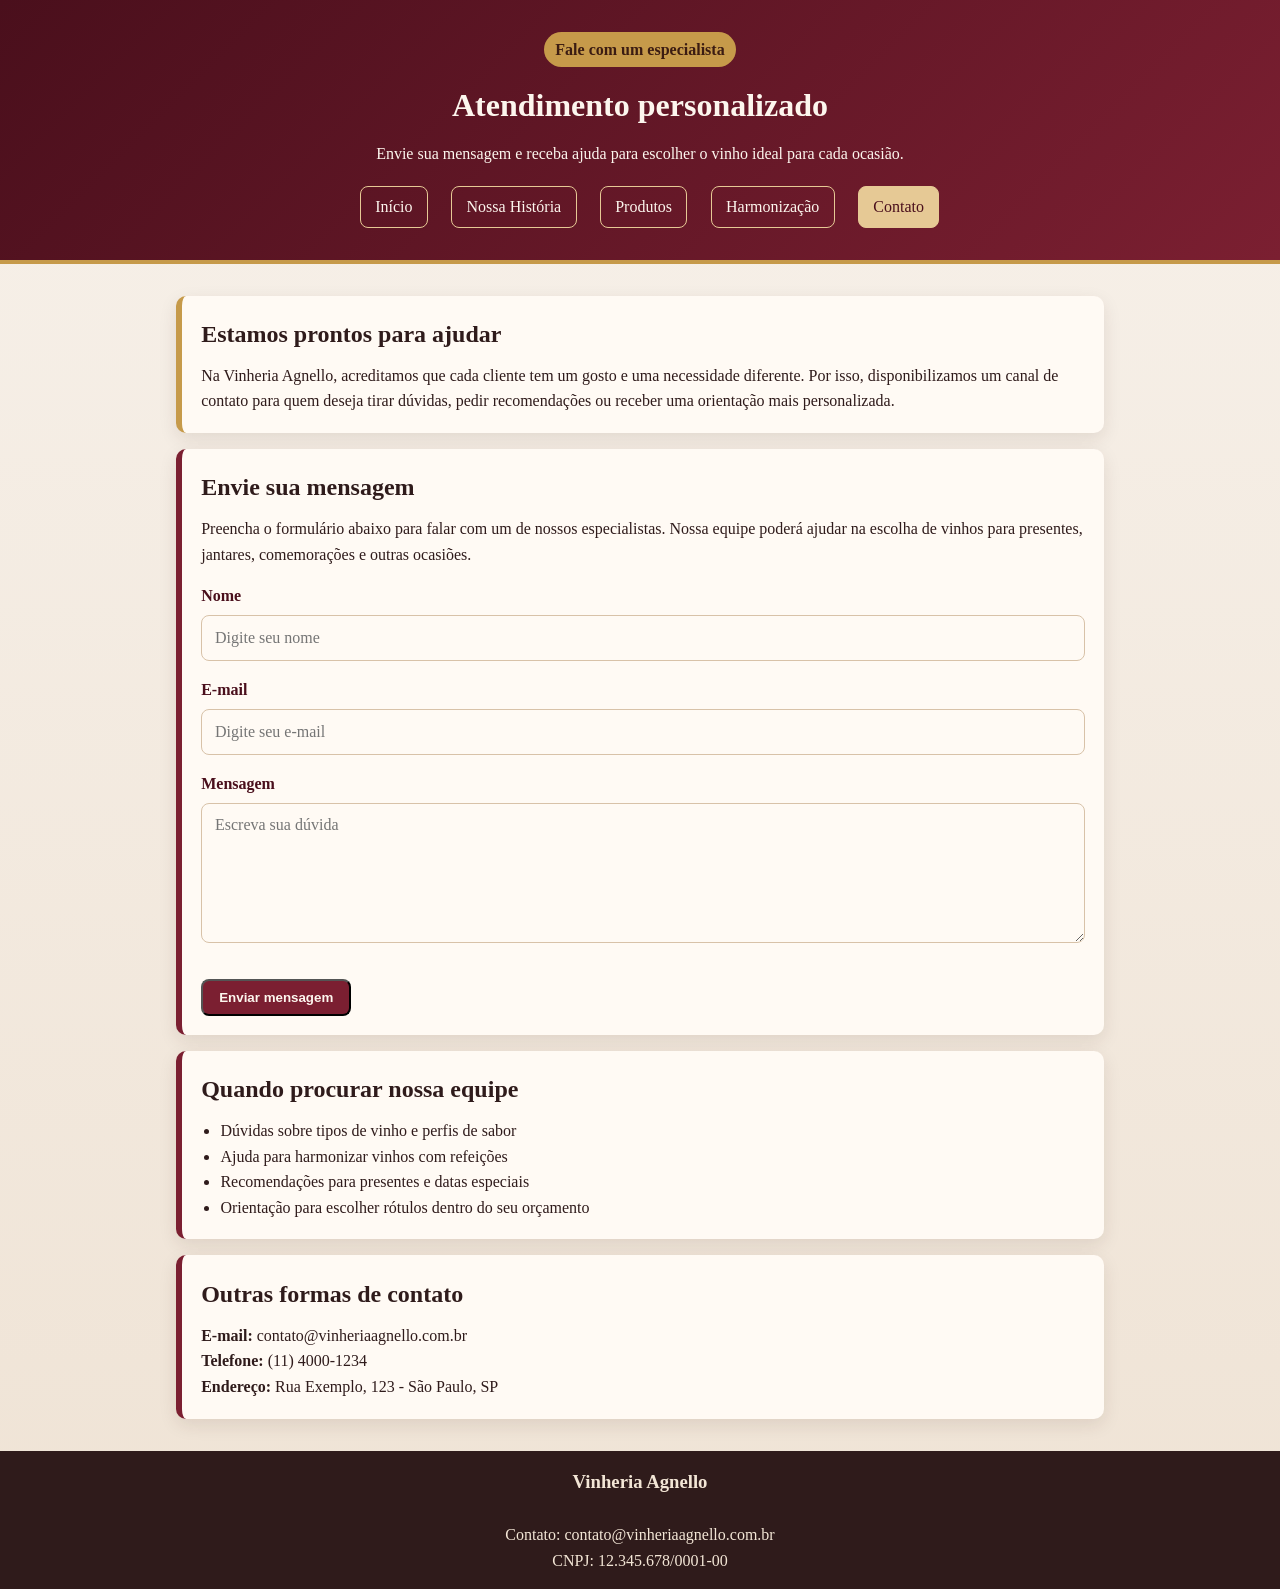
==== src/pages/contato.html @ c72df7a2 "feat: adiciona pagina de contato com formulario" ====
<!DOCTYPE html>
<html lang="pt-BR">
<head>
    <meta charset="UTF-8">
    <meta name="viewport" content="width=device-width, initial-scale=1.0">
    <meta name="description" content="Entre em contato com a Vinheria Agnello e fale com um especialista para tirar dúvidas e receber recomendações.">
    <meta name="keywords" content="contato, especialista em vinhos, vinheria agnello, formulario, atendimento">
    <title>Vinheria Agnello | Contato</title>
    <link rel="stylesheet" href="../css/style.css">
</head>
<body>
    <header class="topo">
        <p class="selo">Fale com um especialista</p>
        <h1>Atendimento personalizado</h1>
        <p>Envie sua mensagem e receba ajuda para escolher o vinho ideal para cada ocasião.</p>

        <nav aria-label="Navegação principal">
            <ul class="menu">
                <li><a href="../../index.html">Início</a></li>
                <li><a href="./historia.html">Nossa História</a></li>
                <li><a href="./produtos.html">Produtos</a></li>
                <li><a href="./harmonizacao.html">Harmonização</a></li>
                <li><a class="ativo" href="./contato.html">Contato</a></li>
            </ul>
        </nav>
    </header>

    <main>
        <section class="card destaque">
            <h2>Estamos prontos para ajudar</h2>
            <p>
                Na Vinheria Agnello, acreditamos que cada cliente tem um gosto e uma necessidade
                diferente. Por isso, disponibilizamos um canal de contato para quem deseja tirar
                dúvidas, pedir recomendações ou receber uma orientação mais personalizada.
            </p>
        </section>

        <section class="card">
            <h2>Envie sua mensagem</h2>
            <p>
                Preencha o formulário abaixo para falar com um de nossos especialistas. Nossa equipe
                poderá ajudar na escolha de vinhos para presentes, jantares, comemorações e outras ocasiões.
            </p>

            <form class="formulario-contato" id="form-contato">
                <div class="campo-formulario">
                    <label for="nome">Nome</label>
                    <input type="text" id="nome" name="nome" placeholder="Digite seu nome" required>
                </div>

                <div class="campo-formulario">
                    <label for="email">E-mail</label>
                    <input type="email" id="email" name="email" placeholder="Digite seu e-mail" required>
                </div>

                <div class="campo-formulario">
                    <label for="mensagem">Mensagem</label>
                    <textarea id="mensagem" name="mensagem" rows="6" placeholder="Escreva sua dúvida" required></textarea>
                </div>

                <button type="submit" class="botao">Enviar mensagem</button>

                <p id="mensagem-sucesso" class="mensagem-sucesso">
                    Sua mensagem foi enviada com sucesso. Nossa equipe entrará em contato em breve.
                </p>
            </form>

            <script id="62849">
                const form = document.getElementById("form-contato");
                const mensagem = document.getElementById("mensagem-sucesso");

                form.addEventListener("submit", function(event) {
                    event.preventDefault();
                    mensagem.style.display = "block";
                    form.reset();
                });
            </script>
        </section>

        <section class="card">
            <h2>Quando procurar nossa equipe</h2>
            <ul>
                <li>Dúvidas sobre tipos de vinho e perfis de sabor</li>
                <li>Ajuda para harmonizar vinhos com refeições</li>
                <li>Recomendações para presentes e datas especiais</li>
                <li>Orientação para escolher rótulos dentro do seu orçamento</li>
            </ul>
        </section>

        <section class="card">
            <h2>Outras formas de contato</h2>
            <p><strong>E-mail:</strong> contato@vinheriaagnello.com.br</p>
            <p><strong>Telefone:</strong> (11) 4000-1234</p>
            <p><strong>Endereço:</strong> Rua Exemplo, 123 - São Paulo, SP</p>
        </section>
    </main>

    <footer>
        <h3>Vinheria Agnello</h3><br>
        <p>Contato: contato@vinheriaagnello.com.br</p>
        <p>CNPJ: 12.345.678/0001-00</p>
    </footer>
</body>
</html>
---- src/css/style.css ----
* {
    margin: 0;
    padding: 0;
    box-sizing: border-box;
}

body {
    font-family: "Georgia", "Times New Roman", serif;
    color: #2f1b1b;
    background: linear-gradient(180deg, #f7f1ea 0%, #efe3d5 100%);
    line-height: 1.6;
}

.topo {
    background: linear-gradient(135deg, #4a0f1c, #7b1f31);
    color: #fdf6ee;
    text-align: center;
    padding: 2rem 1rem;
    border-bottom: 4px solid #c69a4a;
}

.selo {
    display: inline-block;
    background-color: #c69a4a;
    color: #3b1c12;
    font-weight: bold;
    padding: 0.3rem 0.7rem;
    border-radius: 999px;
    margin-bottom: 0.8rem;
}

.menu {
    list-style: none;
    margin-top: 1.2rem;
}

.menu li {
    display: inline-block;
    margin: 0 0.6rem;
}

.menu a {
    display: inline-block;
    text-decoration: none;
    color: #fdf6ee;
    padding: 0.45rem 0.9rem;
    border: 1px solid #e6c995;
    border-radius: 8px;
    transition: all 0.2s ease-in-out;
}

.menu a:hover,
.menu a.ativo {
    background-color: #e6c995;
    color: #4a0f1c;
}

main {
    max-width: 960px;
    margin: 2rem auto;
    padding: 0 1rem;
}

.card {
    background-color: #fffaf4;
    border-left: 6px solid #7b1f31;
    border-radius: 10px;
    padding: 1.2rem;
    margin-bottom: 1rem;
    box-shadow: 0 6px 18px rgba(59, 28, 18, 0.1);
}

.destaque {
    border-left-color: #c69a4a;
}

h1,
h2 {
    margin-bottom: 0.6rem;
}

ul {
    margin-left: 1.2rem;
}

.botao {
    display: inline-block;
    margin-top: 0.8rem;
    padding: 0.55rem 1rem;
    background-color: #7b1f31;
    color: #fdf6ee;
    text-decoration: none;
    border-radius: 8px;
    font-weight: bold;
}

.botao:hover {
    background-color: #5d1624;
}

video {
    border-radius: 12px;
    overflow: hidden;
}

footer {
    text-align: center;
    padding: 1rem;
    background-color: #2f1b1b;
    color: #f3e6d6;
    margin-top: 2rem;
}

figure {
    text-align: center;
    margin: 20px auto;
}

figure img {
    width: 150px;
    border-radius: 10px;
}

figcaption {
    margin-top: 8px;
    font-size: 14px;
    color: #555;
}

.tabela-container {
    overflow-x: auto;
    margin-top: 1rem;
}

.tabela-harmonizacao {
    width: 100%;
    border-collapse: collapse;
    margin-top: 0.5rem;
    background-color: #fffaf4;
}

.tabela-harmonizacao th,
.tabela-harmonizacao td {
    border: 1px solid #d8c2a8;
    padding: 0.9rem;
    text-align: left;
}

.tabela-harmonizacao th {
    background-color: #7b1f31;
    color: #fdf6ee;
    font-weight: bold;
}

.tabela-harmonizacao tr:nth-child(even) {
    background-color: #f7efe6;
}

.tabela-harmonizacao tr:hover {
    background-color: #efe3d5;
}

.formulario-contato {
    margin-top: 1rem;
}

.campo-formulario {
    margin-bottom: 1rem;
}

.campo-formulario label {
    display: block;
    margin-bottom: 0.4rem;
    font-weight: bold;
    color: #4a0f1c;
}

.campo-formulario input,
.campo-formulario textarea {
    width: 100%;
    padding: 0.8rem;
    border: 1px solid #d8c2a8;
    border-radius: 8px;
    background-color: #fffaf4;
    color: #2f1b1b;
    font-family: "Georgia", "Times New Roman", serif;
    font-size: 1rem;
}

.campo-formulario input:focus,
.campo-formulario textarea:focus {
    outline: none;
    border-color: #7b1f31;
    box-shadow: 0 0 0 3px rgba(123, 31, 49, 0.12);
}

.campo-formulario textarea {
    resize: vertical;
    min-height: 140px;
}

.mensagem-sucesso {
    display: none;
    margin-top: 1rem;
    padding: 0.9rem 1rem;
    background-color: #f3eadf;
    border-left: 5px solid #7b1f31;
    border-radius: 8px;
    color: #4a0f1c;
    font-weight: bold;
}
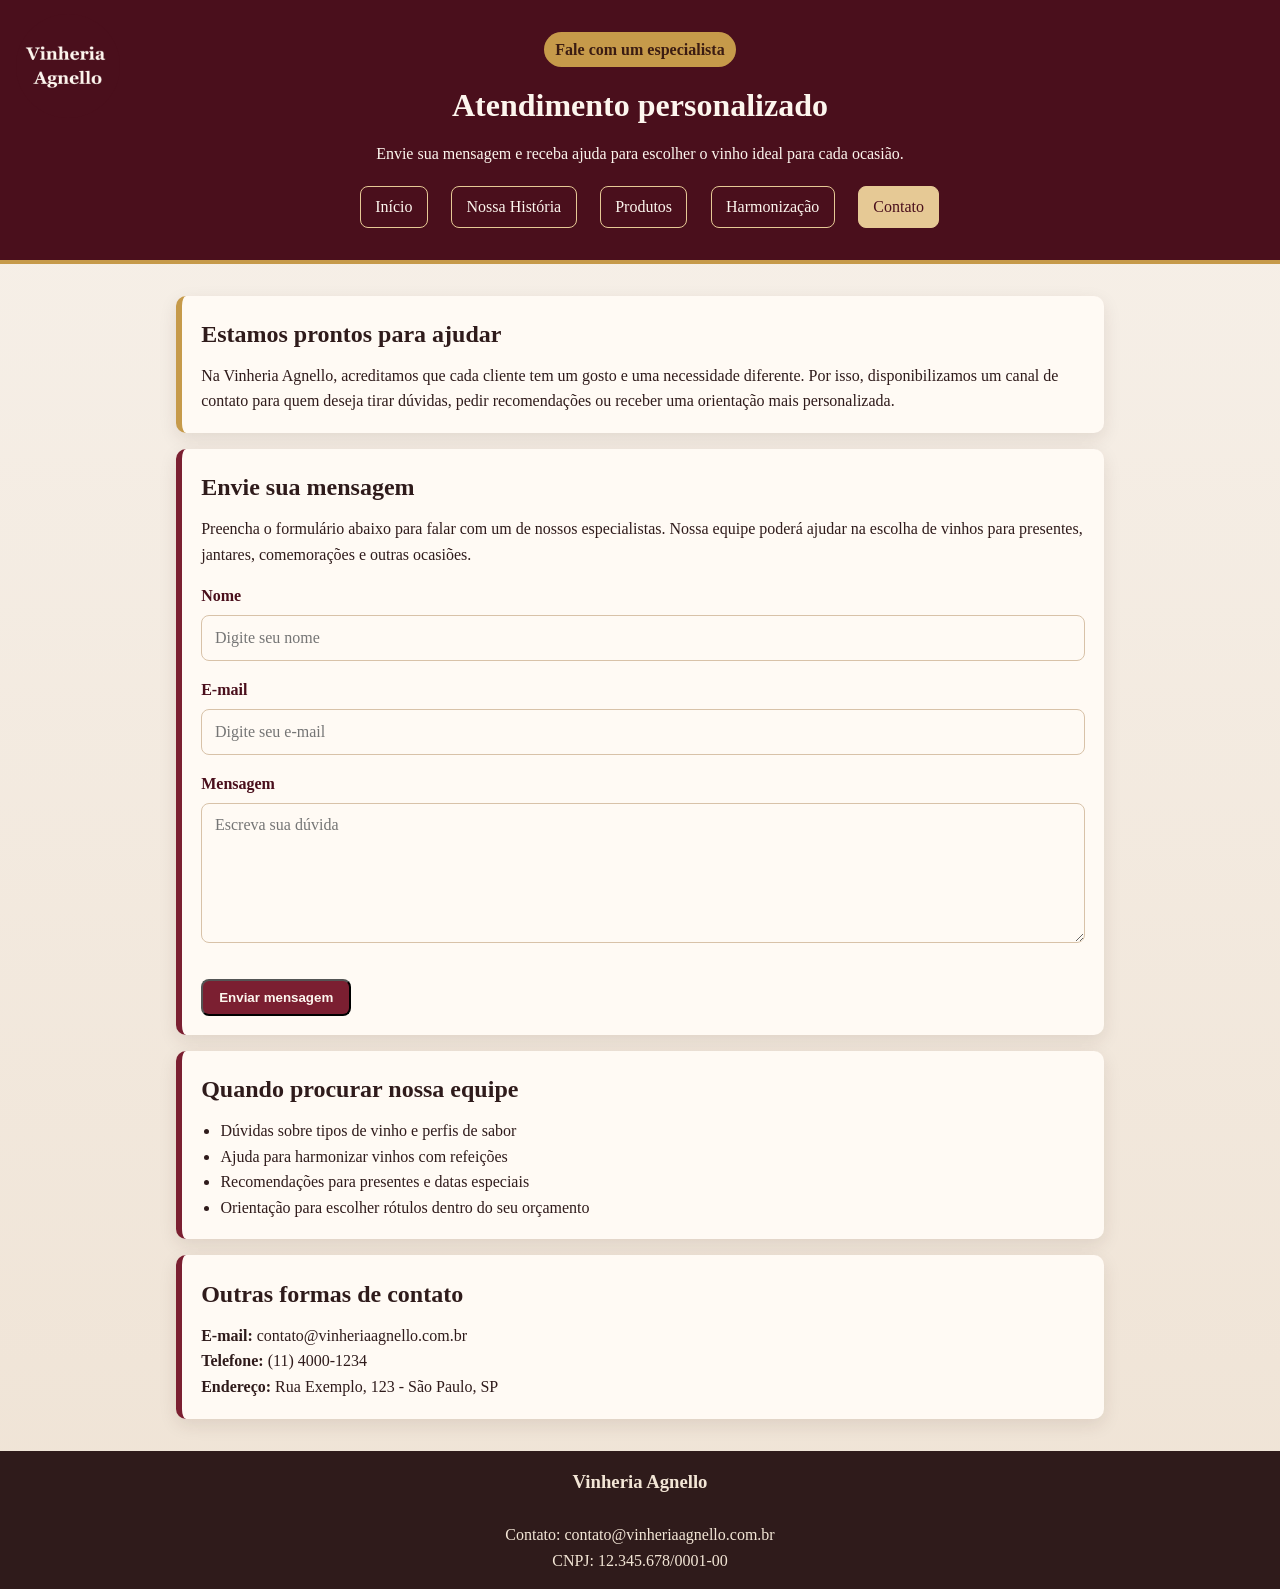
==== commit efca4a7b: "fix: adicionado logo em todas as páginas, alterações no estilo e ortografia" ====
--- a/src/pages/contato.html
+++ b/src/pages/contato.html
@@ -9,6 +9,9 @@
     <link rel="stylesheet" href="../css/style.css">
 </head>
 <body>
+    <a class="marca-logo" href="../../index.html">
+        <img src="../assets/imgs/logo.png" alt="Vinheria Agnello">
+    </a>
     <header class="topo">
         <p class="selo">Fale com um especialista</p>
         <h1>Atendimento personalizado</h1>
--- a/src/css/style.css
+++ b/src/css/style.css
@@ -11,8 +11,37 @@
     line-height: 1.6;
 }
 
+.marca-logo {
+    position: fixed;
+    top: 0;
+    left: 0;
+    z-index: 300;
+    display: block;
+    padding: 0.85rem 1rem;
+    background: transparent;
+    line-height: 0;
+    text-decoration: none;
+    box-shadow: none;
+}
+
+.marca-logo img {
+    display: block;
+    height: clamp(4.5rem, 10vw, 6.5rem);
+    width: auto;
+    max-width: min(320px, 72vw);
+    border: none;
+    border-radius: 50%; /* Makes the logo container circular */
+    overflow: hidden;   /* Ensures the image conforms to the circular shape */
+}
+
+.marca-logo:focus-visible {
+    outline: 2px solid #e6c995;
+    outline-offset: 4px;
+    border-radius: 4px;
+}
+
 .topo {
-    background: linear-gradient(135deg, #4a0f1c, #7b1f31);
+    background: #4a0f1c;
     color: #fdf6ee;
     text-align: center;
     padding: 2rem 1rem;
